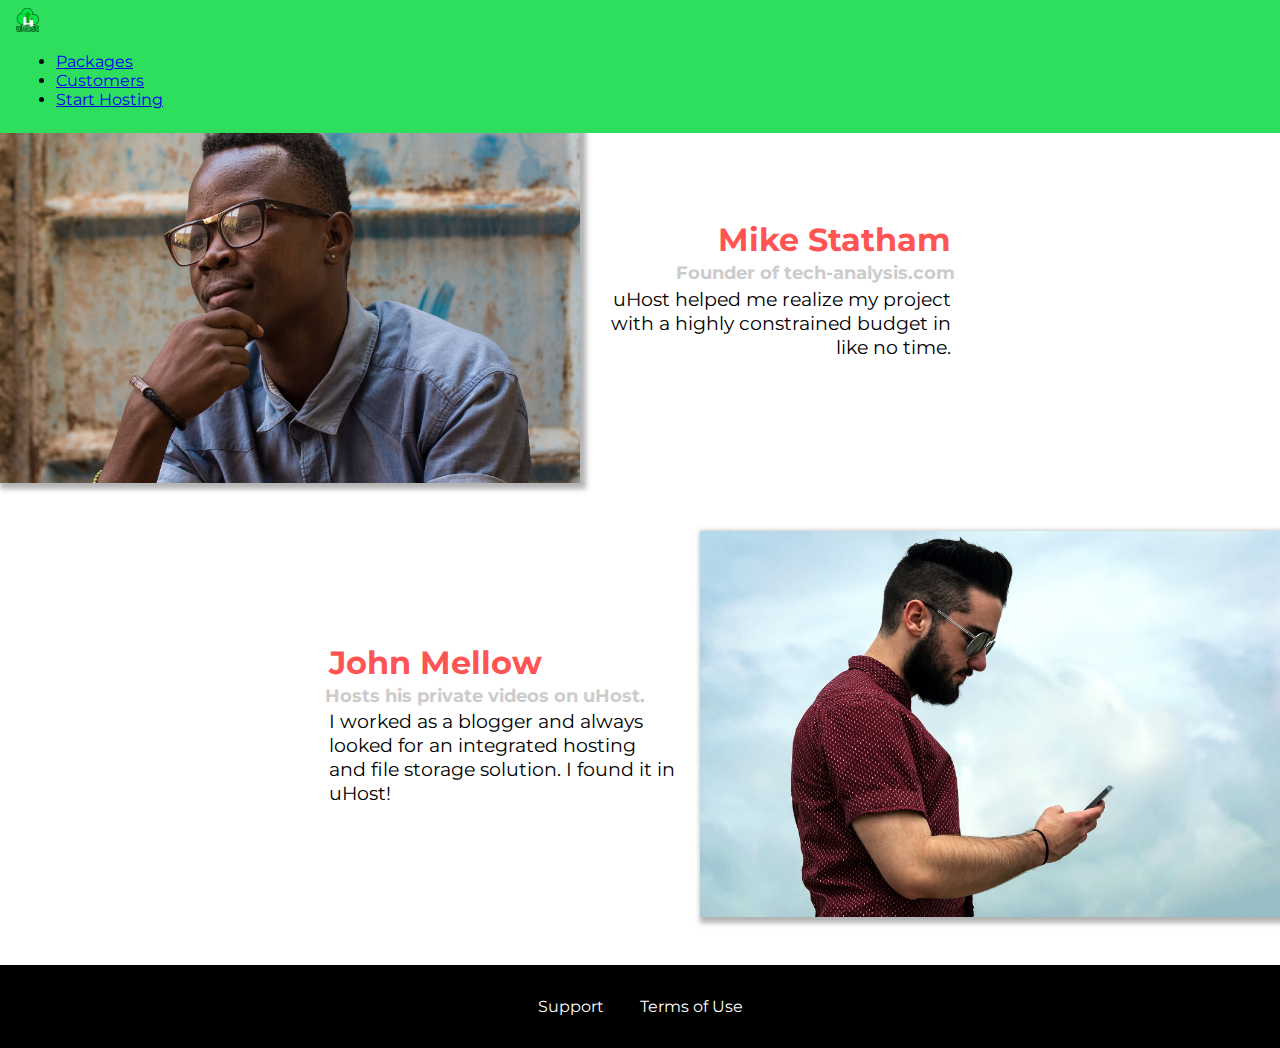
==== customers/index.html @ 2fe29dda "first commit" ====
<!DOCTYPE html>
<html lang="en">

<head>
    <meta charset="UTF-8">
    <meta name="viewport" content="width=device-width, initial-scale=1.0">
    <meta http-equiv="X-UA-Compatible" content="ie=edge">
    <title>uHost Customers</title>
    <link rel="shortcut icon" href="../favicon.png">
    <link href="https://fonts.googleapis.com/css?family=Anton|Montserrat:400,700" rel="stylesheet">
    <link rel="stylesheet" href="../shared.css">
    <link rel="stylesheet" href="customers.css">
</head>

<body>
    <div class="backdrop"></div>
    <header class="main-header">
        <div>
            <a href="../index.html" class="main-header__brand">
                <img src="../images/uhost-icon.png" alt="uHost - Your favorite hosting company"></img>
            </a>
        </div>
        <nav class="main-navigation">
            <ul class="main-navigation__items">
                <li class="main-navigation__item">
                    <a href="../packages/index.html">Packages</a>
                </li>
                <li class="main-navigation__item">
                    <a href="index.html">Customers</a>
                </li>
                <li class="main-navigation__item main-navigation__item--cta">
                    <a href="start-hosting/index.html">Start Hosting</a>
                </li>
            </ul>
        </nav>
    </header>
    <main>
        <div>
            <div class="testimonial" id="customer-1">
                <div class="testimonial__image-container">
                    <img src="../images/customer-1.jpg" alt="Mike Statham - Customer" class="testimonial__image">
                </div>
                <div class="testimonial__info">
                    <h1 class="testimonial__name">Mike Statham</h1>
                    <h2 class="testimonial__subtitle">Founder of
                        <a href="tech-analysis.com">tech-analysis.com</a>
                    </h2>
                    <p class="testimonial__text">uHost helped me realize my project with a highly constrained budget in like no time.</p>
                </div>
            </div>
            <div class="testimonial" id="customer-2">

                <div class="testimonial__info">
                    <h1 class="testimonial__name">John Mellow</h1>
                    <h2 class="testimonial__subtitle">Hosts his private videos on uHost.
                    </h2>
                    <p class="testimonial__text">I worked as a blogger and always looked for an integrated hosting and file storage solution. I found
                        it in uHost!
                    </p>
                </div>
                <div class="testimonial__image-container">
                    <img src="../images/customer-2.jpg" alt="John Mellow - Customer" class="testimonial__image">
                </div>
            </div>
        </div>
    </main>
    <footer class="main-footer">
        <nav>
            <ul class="main-footer__links">
                <li class="main-footer__link">
                    <a href="#">Support</a>
                </li>
                <li class="main-footer__link">
                    <a href="#">Terms of Use</a>
                </li>
            </ul>
        </nav>
    </footer>
</body>

</html>
---- shared.css ----
* {
    box-sizing: border-box;
}

body {
    font-family: 'Montserrat', sans-serif;
    margin: 0;
}

.backdrop {
    position: fixed;
    display: none;
    top: 0;
    left: 0;
    z-index: 100;
    width: 100vw;
    height: 100vh;
    background: rgba(0,0,0,0.5);
}

.main-header {
    width: 100%;
    position: fixed;
    top: 0;
    left: 0;
    background: #2ddf5c;
    padding: 0.5rem 1rem;
    z-index: 1;
}

.main-header > div {
    display: inline-block;
    vertical-align: middle;
}

.main-header__brand {
    color: #0e4f1f;
    text-decoration: none;
    font-weight: bold;
    font-size: 1.5rem;
    height: 1.5rem;
    /* width: 20px; */
    display: inline-block;
}

.main-header__brand img {
    height: 100%;
    /* width: 100%; */
}

.main-nav {
    display: inline-block;
    text-align: right;
    width: calc(100% - 74px);
    vertical-align: middle;
}

.main-nav__items {
    margin: 0;
    padding: 0;
    list-style: none;
}

.main-nav__item {
    display: inline-block;
    margin: 0 1rem;
}

.main-nav__item a {
    text-decoration: none;
    color: #0e4f1f;
    font-weight: bold;
    padding: 0.2rem 0;
}

.main-nav__item a:hover,
.main-nav__item a:active {
    color: white;
    border-bottom: 5px solid white;
}

.main-nav__item--cta a {
    color: white;
    background: #ff1b68;
    padding: 0.5rem 1rem;
    border-radius: 8px;
}

.main-nav__item--cta a:hover,
.main-nav__item--cta a:active {
    color: #ff1b68;
    background: white;
    border: none;
}

.main-footer {
    background: black;
    padding: 2rem;
    margin-top: 3rem;
}

.main-footer__links {
    list-style: none;
    margin: 0;
    padding: 0;
    text-align: center;
}

.main-footer__link {
    display: inline-block;
    margin: 0 1rem;
}

.main-footer__link a {
    color: white;
    text-decoration: none;
}

.main-footer__link a:hover,
.main-footer__link a:active {
    color: #ccc;
}

.button {
    background: #0e4f1f;
    color: white;
    font: inherit;
    border: 1.5px solid #0e4f1f;
    padding: 0.5rem;
    border-radius: 8px;
    font-weight: bold;
    cursor: pointer;
}

.button:hover,
.button:active {
    background: white;
    color: #0e4f1f;
}

.button:focus {
    outline: none;
}
---- customers/customers.css ----
.testimonial {
  font-size: 1.2rem;
  margin: 3rem 0;
}

.testimonial__list {
  width: 80%;
  margin: auto;
}

.testimonial:first-of-type {
  margin-top: 6rem;
}

.testimonial__image-container {
  width: 65%;
  max-width: 580px;
  display: inline-block;
  vertical-align: middle;
  box-shadow: 3px 3px 5px 3px rgba(0,0,0,0.3);
}

.testimonial__image {
  width: 100%;
  vertical-align: top;
}

.testimonial__info {
  text-align: right;
  padding: 0.9rem;
  display: inline-block;
  vertical-align: middle;
  width: 30%;
}

#customer-2.testimonial {
  text-align: right;
}

#customer-2 .testimonial__info {
  text-align: left;
}

.testimonial__name {
  margin: 0.2rem;
  color: #ff5454;
  font-size: 2rem;
}

.testimonial__subtitle {
  margin: 0;
  font-size: 1.1rem;
  color: #ccc;
}

.testimonial__subtitle a {
  color: inherit;
  text-decoration: none;
}

.testimonial__subtitle a:hover,
.testimonial__subtitle a:active {
  color: #7a7a7a;
}

.testimonial__text {
  margin: 0.2rem;
}
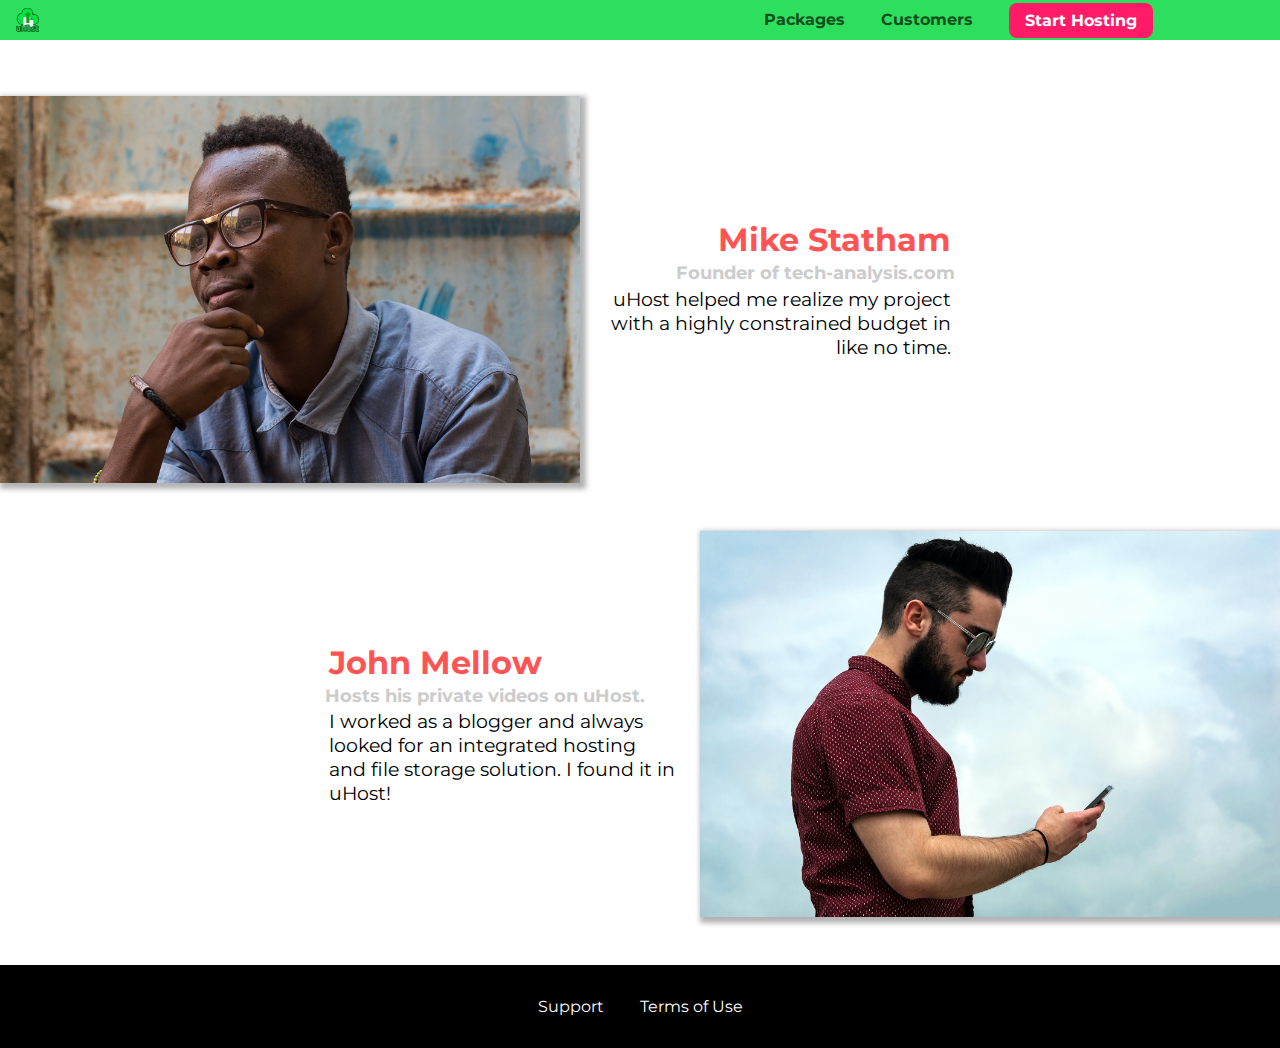
==== commit 78523d43: "add modal with javascript" ====
--- a/customers/index.html
+++ b/customers/index.html
@@ -17,23 +17,36 @@
     <header class="main-header">
         <div>
             <a href="../index.html" class="main-header__brand">
-                <img src="../images/uhost-icon.png" alt="uHost - Your favorite hosting company"></img>
+                <img src="/images/uhost-icon.png" alt="uHost - Your favorite hosting company"></img>
             </a>
         </div>
-        <nav class="main-navigation">
-            <ul class="main-navigation__items">
-                <li class="main-navigation__item">
+        <nav class="main-nav">
+            <ul class="main-nav__items">
+                <li class="main-nav__item">
                     <a href="../packages/index.html">Packages</a>
                 </li>
-                <li class="main-navigation__item">
+                <li class="main-nav__item">
                     <a href="index.html">Customers</a>
                 </li>
-                <li class="main-navigation__item main-navigation__item--cta">
+                <li class="main-nav__item main-nav__item--cta">
                     <a href="start-hosting/index.html">Start Hosting</a>
                 </li>
             </ul>
         </nav>
     </header>
+    <nav class="mobile-nav">
+        <ul class="mobile-nav__items">
+            <li class="mobile-nav__item">
+                <a href="../packages/index.html">Packages</a>
+            </li>
+            <li class="mobile-nav__item">
+                <a href="index.html">Customers</a>
+            </li>
+            <li class="mobile-nav__item mobile-nav__item--cta">
+                <a href="start-hosting/index.html">Start Hosting</a>
+            </li>
+        </ul>
+    </nav>
     <main>
         <div>
             <div class="testimonial" id="customer-1">
--- a/shared.css
+++ b/shared.css
@@ -33,6 +33,28 @@
     vertical-align: middle;
 }
 
+.toggle-button {
+    width: 3rem;
+    background: transparent;
+    border: none;
+    cursor: pointer;
+    padding-top: 0;
+    padding-bottom: 0;
+    vertical-align: middle;
+  }
+  
+.toggle-button:focus {
+    outline: none;
+}
+
+.toggle-button__bar {
+    width: 100%;
+    height: 0.2rem;
+    background: black;
+    display: block;
+    margin: 0.6rem 0;
+}
+  
 .main-header__brand {
     color: #0e4f1f;
     text-decoration: none;
@@ -41,6 +63,7 @@
     height: 1.5rem;
     /* width: 20px; */
     display: inline-block;
+    vertical-align: middle;
 }
 
 .main-header__brand img {
@@ -51,7 +74,7 @@
 .main-nav {
     display: inline-block;
     text-align: right;
-    width: calc(100% - 74px);
+    width: calc(100% - 122px);
     vertical-align: middle;
 }
 
@@ -66,7 +89,8 @@
     margin: 0 1rem;
 }
 
-.main-nav__item a {
+.main-nav__item a,
+.mobile-nav__item a {
     text-decoration: none;
     color: #0e4f1f;
     font-weight: bold;
@@ -79,7 +103,8 @@
     border-bottom: 5px solid white;
 }
 
-.main-nav__item--cta a {
+.main-nav__item--cta a,
+.mobile-nav__item--cta a {
     color: white;
     background: #ff1b68;
     padding: 0.5rem 1rem;
@@ -87,7 +112,9 @@
 }
 
 .main-nav__item--cta a:hover,
-.main-nav__item--cta a:active {
+.main-nav__item--cta a:active,
+.mobile-nav__item--cta a:hover,
+.mobile-nav__item--cta a:active {
     color: #ff1b68;
     background: white;
     border: none;
@@ -120,6 +147,34 @@
 .main-footer__link a:active {
     color: #ccc;
 }
+
+.mobile-nav {
+    display: none;
+    position: fixed;
+    z-index: 101;
+    top: 0;
+    left: 0;
+    background: white;
+    width: 80%;
+    height: 100vh;
+  }
+  
+.mobile-nav__items {
+    width: 90%;
+    height: 100%;
+    list-style: none;
+    margin: 10% auto;
+    padding: 0;
+    text-align: center;
+  }
+  
+.mobile-nav__item {
+    margin: 1rem 0;
+  }
+  
+.mobile-nav__item a {
+    font-size: 1.5rem;
+  }
 
 .button {
     background: #0e4f1f;
@@ -141,3 +196,7 @@
 .button:focus {
     outline: none;
 }
+
+.open {
+    display: block;
+}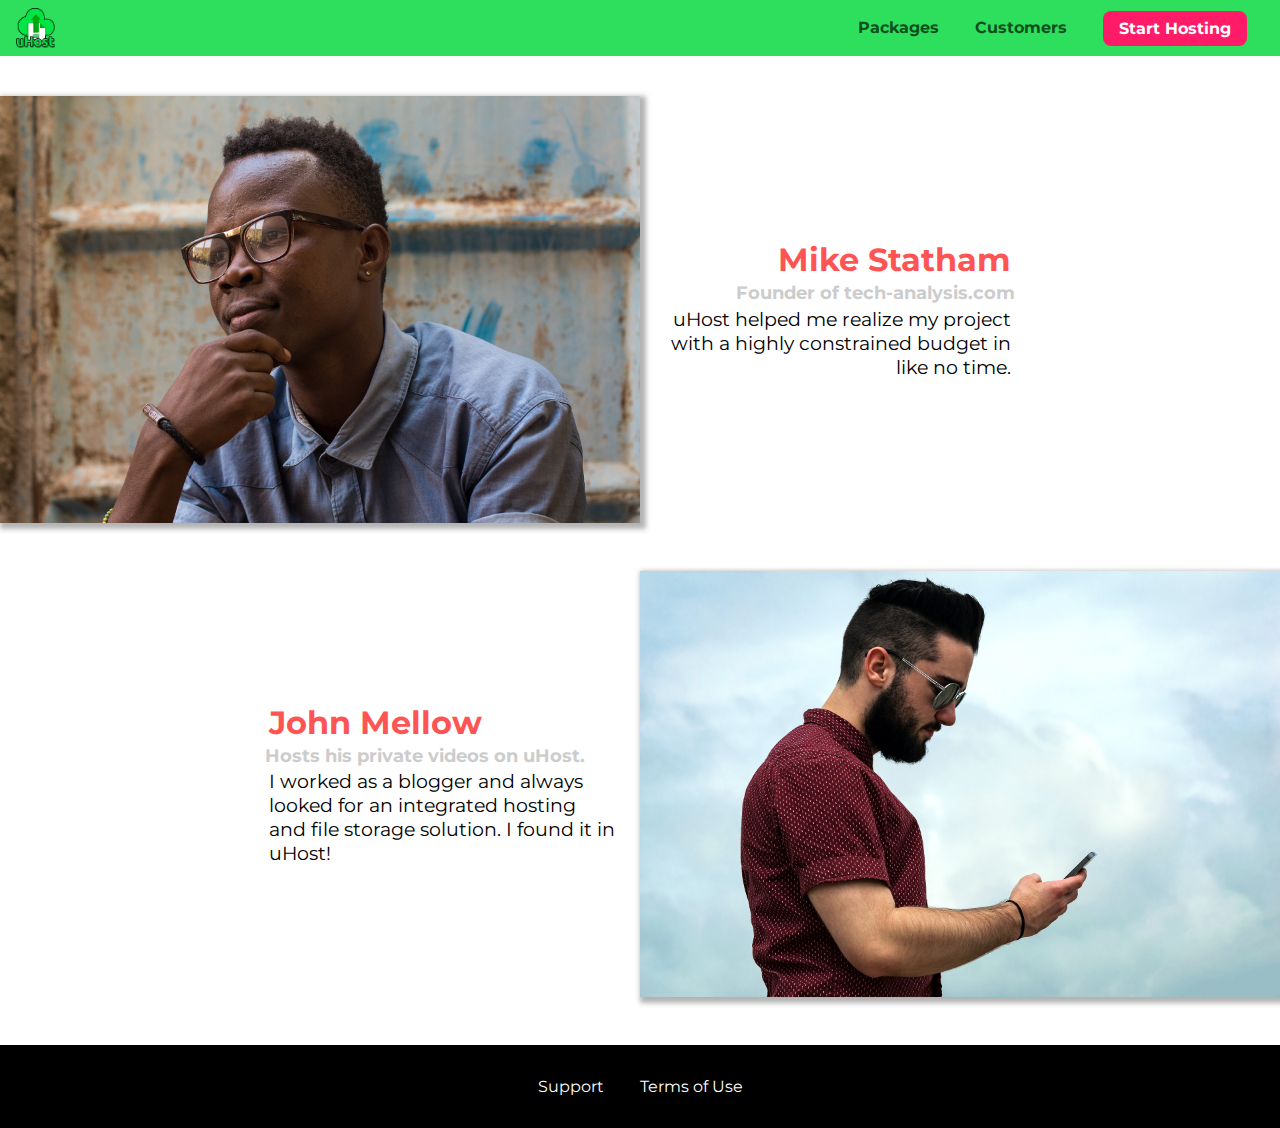
==== commit 5b443eb2: "make web responsive with media" ====
--- a/customers/index.html
+++ b/customers/index.html
@@ -16,8 +16,13 @@
     <div class="backdrop"></div>
     <header class="main-header">
         <div>
+            <button class="toggle-button">
+                <span class="toggle-button__bar"></span>
+                <span class="toggle-button__bar"></span>
+                <span class="toggle-button__bar"></span>
+            </button>
             <a href="../index.html" class="main-header__brand">
-                <img src="/images/uhost-icon.png" alt="uHost - Your favorite hosting company"></img>
+                <img src="../images/uhost-icon.png" alt="uHost - Your favorite hosting company">
             </a>
         </div>
         <nav class="main-nav">
@@ -43,7 +48,7 @@
                 <a href="index.html">Customers</a>
             </li>
             <li class="mobile-nav__item mobile-nav__item--cta">
-                <a href="start-hosting/index.html">Start Hosting</a>
+                <a href="../start-hosting/index.html">Start Hosting</a>
             </li>
         </ul>
     </nav>
@@ -89,6 +94,7 @@
             </ul>
         </nav>
     </footer>
+    <script src="../shared.js"></script>
 </body>
 
 </html>--- a/shared.css
+++ b/shared.css
@@ -1,13 +1,17 @@
 * {
     box-sizing: border-box;
-}
+  }
+  
+  body {
+    font-family: "Montserrat", sans-serif;
+    margin: 0;
+  }
+  
+  main {
+    min-height: calc(100vh - 3.5rem);
+  }
 
-body {
-    font-family: 'Montserrat', sans-serif;
-    margin: 0;
-}
-
-.backdrop {
+  .backdrop {
     position: fixed;
     display: none;
     top: 0;
@@ -15,10 +19,10 @@
     z-index: 100;
     width: 100vw;
     height: 100vh;
-    background: rgba(0,0,0,0.5);
-}
-
-.main-header {
+    background: rgba(0, 0, 0, 0.5);
+  }
+  
+  .main-header {
     width: 100%;
     position: fixed;
     top: 0;
@@ -26,14 +30,14 @@
     background: #2ddf5c;
     padding: 0.5rem 1rem;
     z-index: 1;
-}
-
-.main-header > div {
+  }
+  
+  .main-header > div {
     display: inline-block;
     vertical-align: middle;
-}
-
-.toggle-button {
+  }
+  
+  .toggle-button {
     width: 3rem;
     background: transparent;
     border: none;
@@ -43,112 +47,121 @@
     vertical-align: middle;
   }
   
-.toggle-button:focus {
+  .toggle-button:focus {
     outline: none;
-}
-
-.toggle-button__bar {
+  }
+  
+  .toggle-button__bar {
     width: 100%;
     height: 0.2rem;
     background: black;
     display: block;
     margin: 0.6rem 0;
-}
-  
-.main-header__brand {
+  }
+  
+  .main-header__brand {
     color: #0e4f1f;
     text-decoration: none;
     font-weight: bold;
-    font-size: 1.5rem;
-    height: 1.5rem;
+    height: 2.5rem;
     /* width: 20px; */
     display: inline-block;
     vertical-align: middle;
-}
-
-.main-header__brand img {
+  }
+  
+  .main-header__brand img {
     height: 100%;
     /* width: 100%; */
-}
-
-.main-nav {
-    display: inline-block;
-    text-align: right;
-    width: calc(100% - 122px);
-    vertical-align: middle;
-}
-
-.main-nav__items {
+  }
+  
+  .main-nav {
+    display: none;
+  }
+  
+  .main-nav__items {
     margin: 0;
     padding: 0;
     list-style: none;
-}
-
-.main-nav__item {
+  }
+  
+  .main-nav__item {
     display: inline-block;
     margin: 0 1rem;
-}
-
-.main-nav__item a,
-.mobile-nav__item a {
+  }
+  
+  .main-nav__item a,
+  .mobile-nav__item a {
     text-decoration: none;
     color: #0e4f1f;
     font-weight: bold;
     padding: 0.2rem 0;
-}
-
-.main-nav__item a:hover,
-.main-nav__item a:active {
+  }
+  
+  .main-nav__item a:hover,
+  .main-nav__item a:active {
     color: white;
     border-bottom: 5px solid white;
-}
-
-.main-nav__item--cta a,
-.mobile-nav__item--cta a {
+  }
+  
+  .main-nav__item--cta a,
+  .mobile-nav__item--cta a {
     color: white;
     background: #ff1b68;
     padding: 0.5rem 1rem;
     border-radius: 8px;
-}
-
-.main-nav__item--cta a:hover,
-.main-nav__item--cta a:active,
-.mobile-nav__item--cta a:hover,
-.mobile-nav__item--cta a:active {
+  }
+  
+  .main-nav__item--cta a:hover,
+  .main-nav__item--cta a:active,
+  .mobile-nav__item--cta a:hover,
+  .mobile-nav__item--cta a:active {
     color: #ff1b68;
     background: white;
     border: none;
-}
-
-.main-footer {
+  }
+  
+  @media (min-width: 40rem) {
+    .toggle-button {
+      display: none;
+    }
+  
+    .main-nav {
+      display: inline-block;
+      text-align: right;
+      width: calc(100% - 44px);
+      vertical-align: middle;
+    }
+  }
+  
+  .main-footer {
     background: black;
     padding: 2rem;
     margin-top: 3rem;
-}
-
-.main-footer__links {
+  }
+  
+  .main-footer__links {
     list-style: none;
     margin: 0;
     padding: 0;
     text-align: center;
-}
-
-.main-footer__link {
-    display: inline-block;
-    margin: 0 1rem;
-}
-
-.main-footer__link a {
+  }
+  
+  .main-footer__link {
+    display: block;
+    margin: 1rem 0;
+  }
+  
+  .main-footer__link a {
     color: white;
     text-decoration: none;
-}
-
-.main-footer__link a:hover,
-.main-footer__link a:active {
+  }
+  
+  .main-footer__link a:hover,
+  .main-footer__link a:active {
     color: #ccc;
-}
-
-.mobile-nav {
+  }
+  
+  .mobile-nav {
     display: none;
     position: fixed;
     z-index: 101;
@@ -159,7 +172,7 @@
     height: 100vh;
   }
   
-.mobile-nav__items {
+  .mobile-nav__items {
     width: 90%;
     height: 100%;
     list-style: none;
@@ -168,15 +181,15 @@
     text-align: center;
   }
   
-.mobile-nav__item {
+  .mobile-nav__item {
     margin: 1rem 0;
   }
   
-.mobile-nav__item a {
+  .mobile-nav__item a {
     font-size: 1.5rem;
   }
-
-.button {
+  
+  .button {
     background: #0e4f1f;
     color: white;
     font: inherit;
@@ -185,18 +198,26 @@
     border-radius: 8px;
     font-weight: bold;
     cursor: pointer;
-}
-
-.button:hover,
-.button:active {
+  }
+  
+  .button:hover,
+  .button:active {
     background: white;
     color: #0e4f1f;
-}
-
-.button:focus {
+  }
+  
+  .button:focus {
     outline: none;
-}
-
-.open {
-    display: block;
-}+  }
+  
+  .open {
+      display: block !important;
+  }
+  
+  @media (min-width: 40rem) {
+    .main-footer__link {
+      display: inline-block;
+      margin: 0 1rem;
+    }
+  }
+  --- a/customers/customers.css
+++ b/customers/customers.css
@@ -1,22 +1,20 @@
 .testimonial {
   font-size: 1.2rem;
-  margin: 3rem 0;
+  /* margin: 3rem 0; */
 }
 
-.testimonial__list {
+/* .testimonial__list {
   width: 80%;
   margin: auto;
-}
+} */
 
 .testimonial:first-of-type {
   margin-top: 6rem;
 }
 
 .testimonial__image-container {
-  width: 65%;
-  max-width: 580px;
-  display: inline-block;
-  vertical-align: middle;
+  width: 100%;
+  max-width: 40rem;
   box-shadow: 3px 3px 5px 3px rgba(0,0,0,0.3);
 }
 
@@ -28,9 +26,6 @@
 .testimonial__info {
   text-align: right;
   padding: 0.9rem;
-  display: inline-block;
-  vertical-align: middle;
-  width: 30%;
 }
 
 #customer-2.testimonial {
@@ -67,3 +62,21 @@
   margin: 0.2rem;
 }
 
+@media (min-width: 40rem) {
+  .testimonial {
+    margin: 3rem 0;
+    max-width: 1500px;
+  }
+
+  .testimonial__image-container {
+    display: inline-block;
+    vertical-align: middle;
+    width: 66%;
+  }
+
+  .testimonial__info {
+    display: inline-block; 
+    vertical-align: middle;
+    width: 30%;
+  }
+}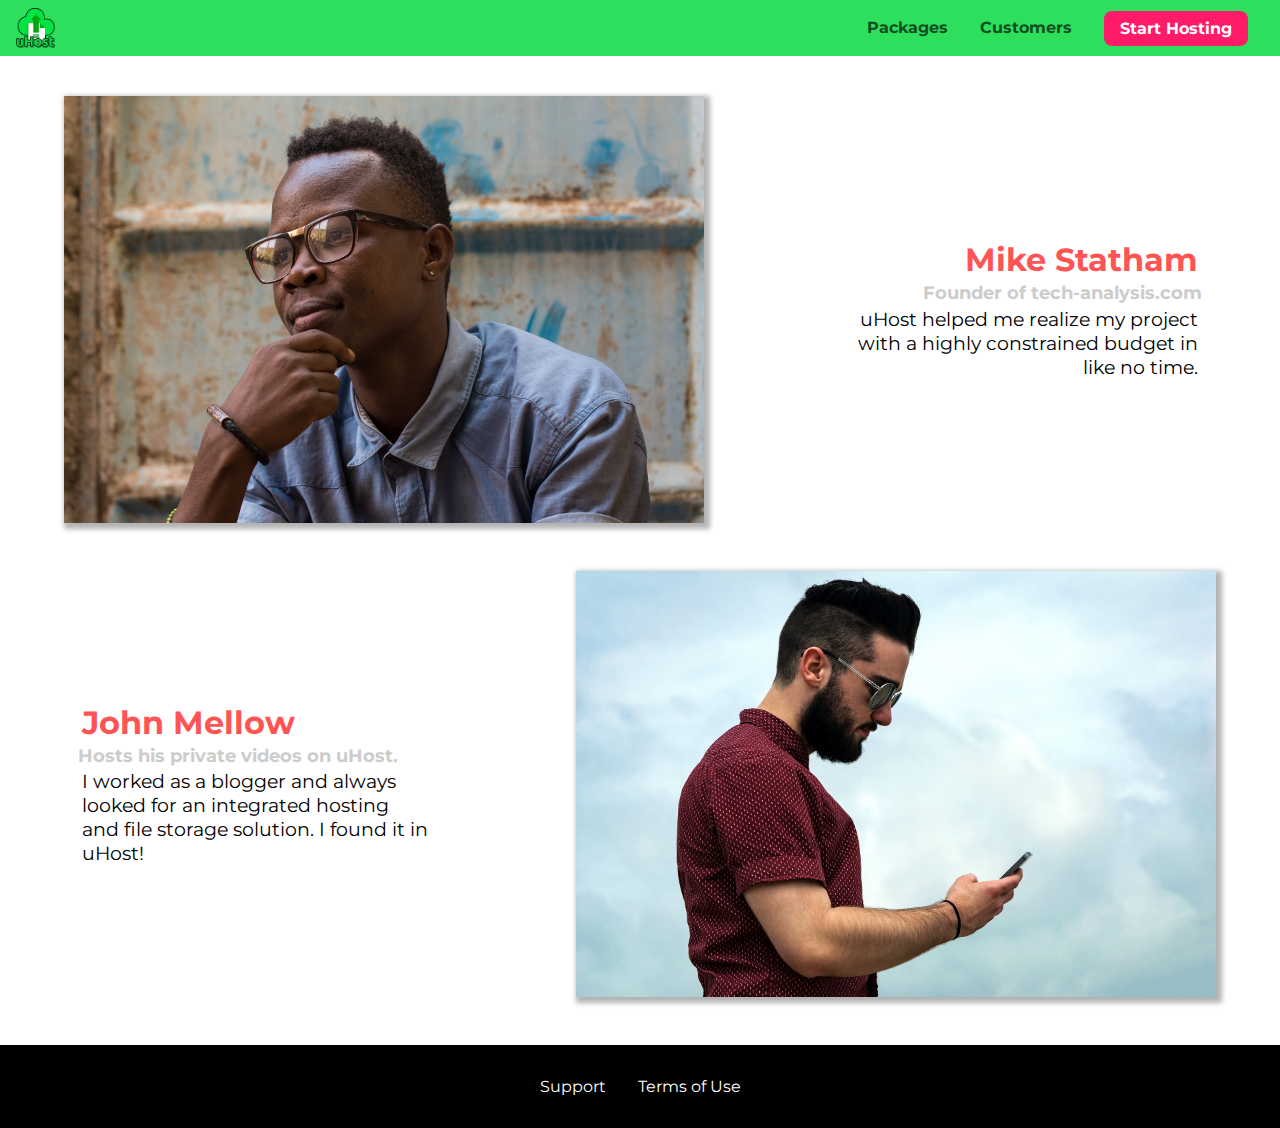
==== commit b7fe07af: "Update font and implement code using flexbox" ====
--- a/customers/index.html
+++ b/customers/index.html
@@ -7,7 +7,6 @@
     <meta http-equiv="X-UA-Compatible" content="ie=edge">
     <title>uHost Customers</title>
     <link rel="shortcut icon" href="../favicon.png">
-    <link href="https://fonts.googleapis.com/css?family=Anton|Montserrat:400,700" rel="stylesheet">
     <link rel="stylesheet" href="../shared.css">
     <link rel="stylesheet" href="customers.css">
 </head>
@@ -34,7 +33,7 @@
                     <a href="index.html">Customers</a>
                 </li>
                 <li class="main-nav__item main-nav__item--cta">
-                    <a href="start-hosting/index.html">Start Hosting</a>
+                    <a href="../start-hosting/index.html">Start Hosting</a>
                 </li>
             </ul>
         </nav>
--- a/shared.css
+++ b/shared.css
@@ -1,3 +1,6 @@
+@import url('https://fonts.googleapis.com/css2?family=Roboto:100i,400,900');
+@import url('https://fonts.googleapis.com/css?family=Montserrat:400,700');
+@import url('https://fonts.googleapis.com/css?family=Anton');
 * {
     box-sizing: border-box;
   }
@@ -7,8 +10,9 @@
     margin: 0;
   }
   
-  main {
-    min-height: calc(100vh - 3.5rem);
+  main { 
+    min-height: calc(100vh - 3.5rem - 8rem);
+    margin-top: 3.5rem;
   }
 
   .backdrop {
@@ -29,13 +33,12 @@
     left: 0;
     background: #2ddf5c;
     padding: 0.5rem 1rem;
-    z-index: 1;
-  }
-  
-  .main-header > div {
-    display: inline-block;
-    vertical-align: middle;
-  }
+    z-index: 60;
+    display: flex;
+    align-items: center;
+    justify-content: space-between;
+  }
+  
   
   .toggle-button {
     width: 3rem;
@@ -63,14 +66,12 @@
     color: #0e4f1f;
     text-decoration: none;
     font-weight: bold;
+    /* width: 20px; */
+  }
+  
+  .main-header__brand img {
     height: 2.5rem;
-    /* width: 20px; */
-    display: inline-block;
     vertical-align: middle;
-  }
-  
-  .main-header__brand img {
-    height: 100%;
     /* width: 100%; */
   }
   
@@ -82,10 +83,11 @@
     margin: 0;
     padding: 0;
     list-style: none;
+    display: flex;
+    /* align-items: center; */
   }
   
   .main-nav__item {
-    display: inline-block;
     margin: 0 1rem;
   }
   
@@ -126,10 +128,7 @@
     }
   
     .main-nav {
-      display: inline-block;
-      text-align: right;
-      width: calc(100% - 44px);
-      vertical-align: middle;
+      display: flex;
     }
   }
   
@@ -143,12 +142,13 @@
     list-style: none;
     margin: 0;
     padding: 0;
-    text-align: center;
+    display: flex;
+    flex-direction: column;
+    align-items: center;
   }
   
   .main-footer__link {
-    display: block;
-    margin: 1rem 0;
+    margin: 0.5rem 0;
   }
   
   .main-footer__link a {
@@ -176,9 +176,12 @@
     width: 90%;
     height: 100%;
     list-style: none;
-    margin: 10% auto;
+    margin: 0 auto;
     padding: 0;
-    text-align: center;
+    display: flex;
+    flex-direction: column;
+    justify-content: center;
+    align-items: center;
   }
   
   .mobile-nav__item {
@@ -210,14 +213,25 @@
     outline: none;
   }
   
+  .button[disabled] {
+    cursor: not-allowed;
+    border: #a1a1a1;
+    background: #ccc;
+    color: #a1a1a1;
+  }
+
   .open {
       display: block !important;
   }
   
   @media (min-width: 40rem) {
     .main-footer__link {
-      display: inline-block;
       margin: 0 1rem;
     }
+
+    .main-footer__links {
+      flex-direction: row;
+      justify-content: center;
+    }
   }
   --- a/customers/customers.css
+++ b/customers/customers.css
@@ -1,6 +1,9 @@
+.main{
+  padding-top: 2.5rem;
+}
+
 .testimonial {
   font-size: 1.2rem;
-  /* margin: 3rem 0; */
 }
 
 /* .testimonial__list {
@@ -66,17 +69,16 @@
   .testimonial {
     margin: 3rem 0;
     max-width: 1500px;
+    display: flex;
+    align-items: center;
+    justify-content: space-around;
   }
 
   .testimonial__image-container {
-    display: inline-block;
-    vertical-align: middle;
     width: 66%;
   }
 
   .testimonial__info {
-    display: inline-block; 
-    vertical-align: middle;
     width: 30%;
   }
 }